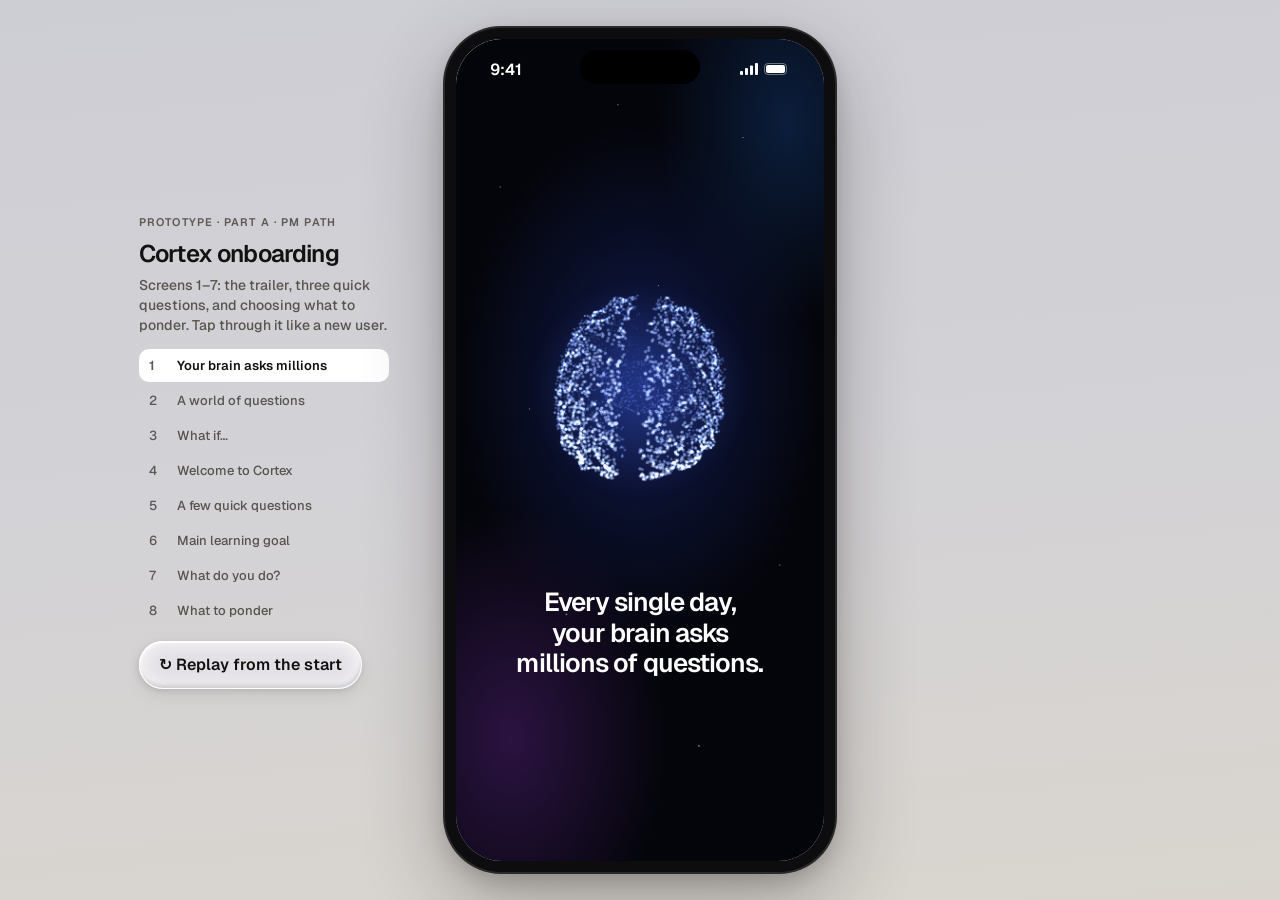
==== prototypes/onboarding-v3/index.html @ f8a59e1f "Add Cortex research, decisions and onboarding prototypes Research on competitors, design system and " ====
<!doctype html>
<html lang="en" class="f-sleek">
<head>
  <meta charset="utf-8">
  <meta name="viewport" content="width=device-width, initial-scale=1">
  <title>Cortex · Onboarding Part A</title>
  <link rel="preconnect" href="https://fonts.googleapis.com">
  <link rel="preconnect" href="https://fonts.gstatic.com" crossorigin>
  <link href="https://fonts.googleapis.com/css2?family=Geist:wght@400..800&family=Inter:opsz,wght@14..32,400..700&display=swap" rel="stylesheet">
  <link rel="stylesheet" href="styles.css">
</head>
<body>
  <div class="page">
    <aside class="side">
      <p class="eyebrow">Prototype · Part A · PM path</p>
      <h2>Cortex onboarding</h2>
      <p>Screens 1–7: the trailer, three quick questions, and choosing what to ponder. Tap through it like a new user.</p>
      <nav class="jump" id="jump" aria-label="Screens"></nav>
      <button class="replay" id="replay">↻ Replay from the start</button>
    </aside>

    <main id="phoneHolder">
      <div class="phone-wrap" id="phoneWrap">
        <div class="phone">
          <div class="island"></div>
          <div class="screen is-dark" id="screen">
            <div class="statusbar"><span>9:41</span><span aria-hidden="true" style="display:flex;gap:6px;align-items:center">
              <svg width="18" height="12" viewBox="0 0 18 12" fill="currentColor"><rect x="0" y="8" width="3" height="4" rx="1"/><rect x="5" y="5" width="3" height="7" rx="1"/><rect x="10" y="2.5" width="3" height="9.5" rx="1"/><rect x="15" y="0" width="3" height="12" rx="1"/></svg>
              <svg width="26" height="12" viewBox="0 0 26 12" fill="none"><rect x=".5" y=".5" width="22" height="11" rx="3.5" stroke="currentColor" opacity=".4"/><rect x="2" y="2" width="19" height="8" rx="2" fill="currentColor"/></svg>
            </span></div>

            <div class="night" id="night"></div>
            <div class="aurora" id="aurora"><i class="a1"></i><i class="a2"></i><i class="a3"></i><i class="a4"></i></div>
            <div class="space" id="space"></div>
            <div class="brain-wrap" id="brainWrap"><div class="brain-halo"></div><canvas id="brain" aria-label="Cortex brain. Touch it."></canvas></div>
            <div class="touch-hint" id="touchHint" style="opacity:0">Touch it</div>
            <div class="scrim" id="scrim"></div>
            <div class="tline" id="tline" aria-live="polite"></div>
            <div class="tsub" id="tsub"></div>
            <div class="tap" id="tap" style="opacity:0">Tap to continue</div>

            <div class="qtop" id="qtop" style="opacity:0;pointer-events:none">
              <button class="back" id="back" aria-label="Back"><svg width="18" height="18" viewBox="0 0 24 24" fill="none" stroke="currentColor" stroke-width="2.4" stroke-linecap="round" stroke-linejoin="round"><path d="M15 5l-7 7 7 7"/></svg></button>
              <div class="bar" aria-hidden="true"><i id="barFill"></i></div>
            </div>
            <div class="callout center hide" id="callout"><div class="txt" id="calloutTxt"></div></div>
            <div class="opts" id="opts" role="radiogroup"></div>
            <div class="ponder" id="ponder"></div>

            <div class="cta hide" id="cta"><button class="btn" id="ctaBtn"><span id="ctaLabel">Continue</span></button></div>
            <canvas id="fx"></canvas>
            <div class="endA" id="endA"></div>
          </div>
        </div>
      </div>
    </main>
    <aside class="side"></aside>
  </div>

  <script src="brain.js"></script>
  <script src="icons.js"></script>
  <script src="app.js"></script>
</body>
</html>
---- prototypes/onboarding-v3/styles.css ----
:root {
  --ink: #141211; --ink-2: #57534F; --ink-3: #5C5854;
  --cobalt-300: #7FA3FF; --cobalt-500: #1F5BE0; --cobalt-700: #1A47B8; --cobalt-900: #0B2A66;
  --title: 'Bricolage Grotesque', ui-sans-serif, system-ui, sans-serif;
  --ui: 'Inter', ui-sans-serif, system-ui, -apple-system, sans-serif;
  --out: cubic-bezier(0.23, 1, 0.32, 1);
  --glide: cubic-bezier(0.32, 0.72, 0, 1);
  --carved: inset 0 0 0 1px #FFFFFF, inset -1px -4px 3.6px rgba(61,61,61,.2), inset 1px 2px 1.2px rgba(255,255,255,.81), inset 0 -2px 4.5px rgba(255,255,255,.78), inset 0 0 20px #FFFFFF, -1px 2px 6px rgba(0,0,0,.1), 0 6px 18px rgba(0,0,0,.07);
}
* { box-sizing: border-box; }
html, body { margin: 0; height: 100%; }
body { font-family: var(--ui); color: var(--ink); -webkit-font-smoothing: antialiased; background: linear-gradient(175deg, #CDCDD4, #D3D2D6 50%, #D9D5CE); overflow: hidden; }
button { font: inherit; color: inherit; cursor: pointer; -webkit-tap-highlight-color: transparent; }
button:focus-visible { outline: 2px solid var(--cobalt-500); outline-offset: 3px; }

/* Page + side panel */
.page { height: 100vh; display: grid; grid-template-columns: 250px auto 250px; gap: 56px; justify-content: center; align-items: center; padding: 24px; }
.side .eyebrow { margin: 0; font-size: 11px; font-weight: 600; letter-spacing: .1em; text-transform: uppercase; color: var(--ink-3); }
.side h2 { font-family: var(--title); font-weight: 600; font-size: 24px; letter-spacing: -.02em; margin: 6px 0; }
.side p { margin: 0 0 14px; font-size: 14px; line-height: 20px; font-weight: 500; color: var(--ink-2); }
.jump { display: grid; gap: 2px; }
.jump button { text-align: left; border: 0; background: transparent; padding: 8px 10px; border-radius: 10px; font-size: 13px; font-weight: 500; color: var(--ink-2); display: flex; gap: 10px; }
.jump button:hover { background: rgba(255,255,255,.55); color: var(--ink); }
.jump button[aria-current="step"] { background: #fff; color: var(--ink); font-weight: 600; }
.jump i { font-style: normal; width: 18px; color: var(--ink-3); }
.replay { margin-top: 14px; height: 48px; padding: 0 20px; border-radius: 999px; border: 0; background: #E4E1E6; box-shadow: var(--carved); font-weight: 600; }
.replay:active { transform: scale(.97); }
@media (max-width: 1100px) { .side { display: none; } .page { grid-template-columns: auto; } }

/* Phone */
#phoneHolder { position: relative; }
.phone-wrap { width: 390px; height: 844px; transform-origin: top left; }
.phone { width: 390px; height: 844px; border-radius: 56px; padding: 11px; background: #0d0d0f; box-shadow: 0 0 0 2px #2a2a2a, 0 30px 80px rgba(20,18,17,.3), 0 8px 20px rgba(20,18,17,.18); position: relative; }
.island { position: absolute; top: 22px; left: 50%; width: 120px; height: 34px; border-radius: 20px; background: #000; transform: translateX(-50%); z-index: 99; }
.screen { position: relative; width: 100%; height: 100%; border-radius: 46px; overflow: hidden; isolation: isolate; background: linear-gradient(180deg, #ECEAEE 0%, #E2E3E7 55%, #DCDCDE 100%); user-select: none; -webkit-user-select: none; }
.screen::before { content: ''; position: absolute; inset: 0; pointer-events: none; background: radial-gradient(60% 40% at 20% 8%, rgba(243,233,227,.9), transparent 70%), radial-gradient(50% 35% at 90% 30%, rgba(243,239,227,.8), transparent 70%), radial-gradient(70% 40% at 50% 100%, rgba(255,216,184,.25), transparent 70%); }
.statusbar { position: absolute; top: 0; left: 0; right: 0; height: 54px; display: flex; justify-content: space-between; align-items: center; padding: 6px 34px 0; font-weight: 600; font-size: 16px; z-index: 98; pointer-events: none; transition: color 1200ms ease-out; }
.screen.is-dark .statusbar { color: #fff; }

/* Night: the dark trailer world */
.night { position: absolute; inset: 0; z-index: 1; pointer-events: none; transition: opacity 1800ms cubic-bezier(.4,0,.2,1);
  background: radial-gradient(70% 45% at 50% 42%, #10194A 0%, rgba(16,25,74,0) 70%), radial-gradient(60% 40% at 15% 85%, rgba(76,30,110,.55), transparent 70%), radial-gradient(50% 35% at 90% 10%, rgba(20,60,120,.45), transparent 70%), #04050B; }
.night::after { content: ''; position: absolute; inset: 0; opacity: .55; background-image: radial-gradient(1px 1px at 12% 18%, #fff, transparent), radial-gradient(1px 1px at 78% 12%, #fff, transparent), radial-gradient(1.5px 1.5px at 30% 70%, #cfe0ff, transparent), radial-gradient(1px 1px at 88% 64%, #fff, transparent), radial-gradient(1px 1px at 55% 30%, #cfe0ff, transparent), radial-gradient(1px 1px at 20% 45%, #fff, transparent), radial-gradient(1.5px 1.5px at 66% 86%, #fff, transparent), radial-gradient(1px 1px at 44% 8%, #fff, transparent); }

/* Orb space */
.space { position: absolute; inset: 0; z-index: 2; transition: opacity 700ms ease-out; perspective: 640px; perspective-origin: 50% 46%; pointer-events: none; overflow: hidden; }
.space .t { position: absolute; left: 50%; top: 46%; will-change: transform, opacity; }
.space img { display: block; width: 168px; height: 168px; margin: -84px 0 0 -84px; mix-blend-mode: screen; -webkit-mask-image: radial-gradient(circle, #000 60%, transparent 70%); mask-image: radial-gradient(circle, #000 60%, transparent 70%); }
.space .pill { display: block; white-space: nowrap; transform: translate(-50%, -50%); padding: 10px 16px; border-radius: 999px; font-size: 15px; font-weight: 600; color: #fff; background: rgba(255,255,255,.1); box-shadow: inset 0 0 0 1px rgba(255,255,255,.22), 0 8px 24px rgba(0,0,0,.4); -webkit-backdrop-filter: blur(10px); backdrop-filter: blur(10px); }

/* Brain actor */
.brain-wrap { position: absolute; left: 0; top: 0; width: 320px; height: 320px; z-index: 4; transition: transform 1000ms var(--glide), opacity 700ms ease-out; will-change: transform; }
.brain-wrap.zoom { transition: transform 1900ms cubic-bezier(.55,0,.75,.2), opacity 1500ms cubic-bezier(.6,0,.9,.4); }
.brain-wrap.snap { transition: none; }
#brain { width: 320px; height: 320px; display: block; touch-action: none; cursor: grab; }
.brain-halo { position: absolute; inset: 14%; border-radius: 50%; background: radial-gradient(circle, rgba(70,110,255,.35), transparent 68%); filter: blur(10px); opacity: 0; transition: opacity 1400ms ease-out; pointer-events: none; }
.screen.is-dark .brain-halo { opacity: 1; }
.touch-hint { position: absolute; left: 0; right: 0; text-align: center; z-index: 6; font-size: 13px; font-weight: 600; color: rgba(255,255,255,.75); transition: opacity 500ms ease-out; pointer-events: none; }

/* FX particles */
#fx { position: absolute; inset: 0; z-index: 30; pointer-events: none; width: 100%; height: 100%; }

/* Trailer lines */
.tline { position: absolute; left: 30px; right: 30px; z-index: 8; text-align: center; font-family: var(--title); font-weight: var(--tw); font-size: calc(26px * var(--tk)); line-height: 1.18; letter-spacing: var(--tls); text-wrap: balance; color: #fff; transition: color 1400ms ease-out, top 900ms var(--glide); pointer-events: none; }
.tline .w { display: inline-block; opacity: 0; filter: blur(10px); transform: translateY(8px); transition: opacity 700ms ease-out, filter 700ms ease-out, transform 800ms var(--out); }
.tline .w.on { opacity: 1; filter: blur(0); transform: none; }
.tline.out .w { opacity: 0; filter: blur(10px); transform: translateY(-6px); transition-duration: 380ms; }
.screen:not(.is-dark) .tline { color: var(--ink); }
.tsub { position: absolute; left: 36px; right: 36px; z-index: 8; text-align: center; font-size: 15.5px; line-height: 22px; font-weight: 500; color: var(--ink-2); opacity: 0; transform: translateY(10px); transition: opacity 700ms ease-out, transform 800ms var(--out); pointer-events: none; text-wrap: balance; }
.tsub.on { opacity: 1; transform: none; }
.scrim { position: absolute; left: 0; right: 0; bottom: 0; height: 340px; z-index: 7; pointer-events: none; background: linear-gradient(0deg, rgba(4,5,11,.92) 35%, rgba(4,5,11,0)); transition: opacity 1200ms; }
.skip { position: absolute; top: 58px; right: 18px; z-index: 40; height: 40px; padding: 0 16px; border-radius: 999px; border: 0; background: rgba(255,255,255,.12); color: #fff; font-size: 14px; font-weight: 600; box-shadow: inset 0 0 0 1px rgba(255,255,255,.2); transition: opacity 400ms; }
.tap { position: absolute; left: 0; right: 0; bottom: 40px; z-index: 9; text-align: center; font-size: 13px; font-weight: 600; color: rgba(255,255,255,.7); transition: opacity 500ms; pointer-events: none; }

/* Question chrome */
.qtop { position: absolute; top: 60px; left: 18px; right: 18px; height: 44px; z-index: 20; display: flex; align-items: center; gap: 14px; transition: opacity 500ms ease-out; }
.back { width: 44px; height: 44px; border-radius: 50%; border: 0; background: #E9E7EC; box-shadow: var(--carved); display: grid; place-items: center; flex-shrink: 0; transition: transform 160ms var(--out); }
.back:active { transform: scale(.93); }
.bar { flex: 1; height: 8px; border-radius: 4px; background: rgba(20,18,17,.09); overflow: hidden; }
.bar i { display: block; height: 100%; width: 0; border-radius: 4px; background: linear-gradient(90deg, #1A47B8, #1F5BE0 60%, #7FA3FF); transition: width 900ms var(--out); box-shadow: 0 0 10px rgba(31,91,224,.5); }

/* Callout: one element that travels from centre to the top */
.callout { position: absolute; z-index: 12; transition: top 900ms var(--glide), left 900ms var(--glide), right 900ms var(--glide), padding 900ms var(--glide), background-color 600ms ease-out, box-shadow 600ms ease-out, border-radius 900ms var(--glide); pointer-events: none; }
.callout .txt { font-family: var(--title); font-weight: var(--tw); letter-spacing: var(--tls); transition: font-size 900ms var(--glide), line-height 900ms var(--glide); text-wrap: balance; }
.callout.center { top: 500px; left: 28px; right: 28px; padding: 0; background: transparent; text-align: center; border-radius: 0; }
.callout.center .txt { font-size: calc(23px * var(--tk)); line-height: 1.2; }
.callout.top { top: 118px; left: 122px; right: 18px; padding: 13px 15px; background: #fff; border-radius: 20px 20px 20px 6px; box-shadow: 0 1px 2px rgba(20,18,17,.05), 0 10px 26px rgba(20,18,17,.08); text-align: left; }
.callout.top .txt { font-size: calc(17.5px * var(--tk)); line-height: 1.25; }
.callout.hide { opacity: 0; }
.callout .swap { display: inline-block; animation: swapIn 620ms var(--out) both; }
@keyframes swapIn { from { opacity: 0; filter: blur(8px); transform: translateY(6px); } to { opacity: 1; filter: blur(0); transform: none; } }

/* Options */
.opts { position: absolute; left: 18px; right: 18px; top: 236px; z-index: 10; display: flex; flex-direction: column; gap: 10px; }
.opts.grid { flex-direction: row; flex-wrap: wrap; }
.opts.grid .opt { width: calc(50% - 5px); }
.opt { min-height: 64px; padding: 0 18px 0 12px; border-radius: 22px; border: 0; background: #EEECF0; box-shadow: var(--carved); display: flex; align-items: center; gap: 14px; text-align: left; font-size: 15.5px; font-weight: 550; letter-spacing: -.005em; transition: transform 200ms var(--out), background-color 220ms ease-out, color 220ms ease-out, box-shadow 220ms ease-out, opacity 400ms ease-out; animation: optIn 560ms var(--out) both; }
.opts.grid .opt { min-height: 60px; font-size: 14.5px; gap: 10px; padding: 0 12px 0 10px; border-radius: 20px; }
.opt .ic { width: 44px; height: 44px; border-radius: 13px; background: #fff; display: grid; place-items: center; flex-shrink: 0; box-shadow: inset 0 0 0 1px rgba(255,255,255,.9), 0 2px 6px rgba(20,18,17,.09); transition: transform 300ms var(--out); }
.opt[aria-pressed="true"] .ic { transform: scale(1.06) rotate(-4deg); }
.opts.grid .opt .ic { width: 38px; height: 38px; border-radius: 12px; }
.opt:active { transform: scale(.975); }
.opt[aria-pressed="true"] { background: var(--cobalt-500); color: #fff; box-shadow: inset 0 0 0 1px rgba(255,255,255,.35), inset 0 -4px 10px rgba(255,255,255,.18), 0 10px 24px rgba(31,91,224,.3); }

.opt.flare { animation: flare 520ms var(--out); }
@keyframes flare { 0% { filter: brightness(1); } 35% { filter: brightness(1.45) saturate(1.2); transform: scale(1.02); } 100% { filter: brightness(1); transform: none; } }
@keyframes optIn { from { opacity: 0; transform: translateY(16px); } to { opacity: 1; transform: none; } }
.opts.leave .opt { animation: optOut 320ms ease-in both; }
@keyframes optOut { to { opacity: 0; transform: translateY(-10px); filter: blur(4px); } }

/* CTA: flat when nothing is picked, lit + glowing once you pick */
.cta { position: absolute; left: 18px; right: 18px; bottom: 32px; z-index: 20; transition: opacity 500ms ease-out, transform 600ms var(--out); }
.cta.hide { opacity: 0; transform: translateY(20px); pointer-events: none; }
.btn { height: 58px; width: 100%; border: 0; border-radius: 999px; font-family: var(--btnf); font-weight: 600; font-size: 16px; letter-spacing: -.01em; position: relative;
  color: #fff; background: linear-gradient(180deg, #0B2A66 0%, #1F5BE0 55%, #8FB0FF 100%);
  box-shadow: inset 0 0 0 1.6px rgba(255,255,255,.55), inset 0 -6px 13px rgba(255,255,255,.35), inset 0 2px 1.2px rgba(255,255,255,.45), 0 10px 26px rgba(31,91,224,.38);
  transition: transform 160ms var(--out), color 300ms, box-shadow 400ms ease-out; }
.btn::before { content: ''; position: absolute; inset: 0; border-radius: inherit; background: #D6D5DB; box-shadow: inset 0 0 0 1px rgba(255,255,255,.7), inset 0 -3px 6px rgba(20,18,17,.05); opacity: 0; transition: opacity 350ms ease-out; }
.btn span { position: relative; }
.btn:active { transform: scale(.965); }
.btn:disabled { cursor: default; color: #57534F; box-shadow: none; }
.btn:disabled::before { opacity: 1; }
.btn:disabled:active { transform: none; }
.btn.glow { animation: glow 2.4s ease-in-out infinite; }
@keyframes glow { 0%, 100% { box-shadow: inset 0 0 0 1.6px rgba(255,255,255,.55), inset 0 -6px 13px rgba(255,255,255,.35), 0 10px 26px rgba(31,91,224,.38); } 50% { box-shadow: inset 0 0 0 1.6px rgba(255,255,255,.7), inset 0 -6px 13px rgba(255,255,255,.45), 0 12px 40px rgba(31,91,224,.6), 0 0 0 6px rgba(31,91,224,.12); } }
.cta.on-dark .btn { box-shadow: inset 0 0 0 1.6px rgba(255,255,255,.55), inset 0 -6px 13px rgba(255,255,255,.35), 0 0 40px rgba(80,120,255,.55); }

/* Pondering orbs */
.ponder { position: absolute; inset: 0; z-index: 10; pointer-events: none; }
.key { position: absolute; left: 44px; right: 44px; top: 400px; text-align: center; font-family: var(--title); font-weight: var(--tw); font-size: calc(21px * var(--tk)); line-height: 1.2; letter-spacing: var(--tls); text-wrap: balance; transition: opacity 500ms ease-out, filter 500ms; }
.porb { position: absolute; border-radius: 50%; border: 0; padding: 0 20px; display: grid; place-items: center; text-align: center; pointer-events: auto; color: var(--ink);
  font-size: 13.5px; line-height: 18px; font-weight: 600; text-wrap: balance;
  background: radial-gradient(circle at 32% 24%, rgba(255,255,255,.96) 0%, rgba(255,255,255,.55) 34%, rgba(255,255,255,.22) 62%, rgba(255,255,255,.4) 100%);
  box-shadow: inset 0 0 0 1.5px rgba(255,255,255,.95), inset 0 -14px 26px rgba(20,18,17,.05), inset 10px 14px 24px rgba(255,255,255,.7), 0 18px 40px rgba(20,18,17,.13), 0 2px 6px rgba(20,18,17,.06);
  -webkit-backdrop-filter: blur(14px) saturate(1.5); backdrop-filter: blur(14px) saturate(1.5);
  transform: translate(-50%, -50%) scale(0); opacity: 0; isolation: isolate; overflow: hidden;
  transition: transform 900ms var(--glide), opacity 500ms ease-out, box-shadow 300ms; }
.porb::before { content: ''; position: absolute; inset: -30%; z-index: -1; border-radius: 50%; opacity: .55; filter: blur(14px);
  background: conic-gradient(from var(--a, 0deg), var(--t1), transparent 30%, var(--t2) 55%, transparent 80%, var(--t1)); animation: swirl 9s linear infinite; }
.porb::after { content: ''; position: absolute; inset: 0; border-radius: 50%; z-index: -1; background: radial-gradient(circle at 30% 22%, rgba(255,255,255,.95), transparent 30%); }
@property --a { syntax: '<angle>'; inherits: false; initial-value: 0deg; }
@keyframes swirl { to { --a: 360deg; } }
.porb.in { transform: translate(-50%, -50%) scale(1); opacity: 1; animation: bob 6s ease-in-out infinite; }
.porb.in:hover { box-shadow: inset 0 0 0 2px rgba(255,255,255,1), inset 10px 14px 24px rgba(255,255,255,.7), 0 22px 46px rgba(31,91,224,.22), 0 0 0 6px rgba(31,91,224,.1); }
@keyframes bob { 0%, 100% { translate: 0 0; } 50% { translate: 0 -10px; } }
.porb.gone { opacity: 0; transform: translate(-50%, -50%) scale(.6); }
.porb.dive { z-index: 50; animation: none; transform: translate(-50%, -50%) scale(7.5); transition: transform 1100ms cubic-bezier(.6,0,.2,1), left 1100ms cubic-bezier(.6,0,.2,1), top 1100ms cubic-bezier(.6,0,.2,1); }
.porb.dive span { opacity: 0; transition: opacity 250ms; }

/* Part A ending card */
.endA { position: absolute; inset: 0; z-index: 60; padding: 110px 24px 40px; display: flex; flex-direction: column; opacity: 0; pointer-events: none; transition: opacity 600ms ease-out; background: linear-gradient(180deg, #F4F2F6, #ECEAEE); }
.endA.on { opacity: 1; pointer-events: auto; }
.endA .eb { font-size: 12px; font-weight: 600; letter-spacing: .1em; text-transform: uppercase; color: var(--cobalt-700); }
.endA h1 { margin: 8px 0 0; font-family: var(--title); font-weight: var(--tw); font-size: calc(26px * var(--tk)); line-height: 1.15; letter-spacing: var(--tls); }
.endA .note { margin-top: auto; background: #fff; border-radius: 24px; padding: 18px; font-size: 15px; line-height: 21px; font-weight: 500; color: var(--ink-2); box-shadow: 0 10px 26px rgba(20,18,17,.07); }
.endA .note b { color: var(--ink); }

@media (prefers-reduced-motion: reduce) { *, *::before, *::after { animation-duration: 1ms !important; transition-duration: 1ms !important; } }
.still *, .still *::before, .still *::after { animation: none !important; transition: none !important; }

/* ---------- Font pairings (picker) ---------- */
:root, .f-sleek { --title: 'Geist', ui-sans-serif, system-ui, sans-serif; --ui: 'Geist', ui-sans-serif, system-ui, sans-serif; --btnf: 'Geist', ui-sans-serif, system-ui, sans-serif; --tw: 600; --tls: -0.035em; --tk: 1; }
.f-editorial { --title: 'Instrument Serif', ui-serif, Georgia, serif; --ui: 'Inter', ui-sans-serif, system-ui, sans-serif; --btnf: 'Inter', ui-sans-serif, system-ui, sans-serif; --tw: 400; --tls: -0.01em; --tk: 1.24; }
.f-soft { --title: 'Fraunces', ui-serif, Georgia, serif; --ui: 'Inter', ui-sans-serif, system-ui, sans-serif; --btnf: 'Inter', ui-sans-serif, system-ui, sans-serif; --tw: 500; --tls: -0.02em; --tk: 1.04; }
.f-soft .tline, .f-soft .callout .txt, .f-soft .key, .f-soft .endA h1 { font-variation-settings: 'SOFT' 100, 'opsz' 72; }
.screen, .side { font-family: var(--ui); }
.side h2 { font-family: var(--title); font-weight: var(--tw); letter-spacing: var(--tls); }

/* ---------- Welcome aurora: light, but alive ---------- */
.aurora { position: absolute; inset: 0; z-index: 1; pointer-events: none; opacity: 0; transition: opacity 1600ms ease-out; overflow: hidden; }
.aurora.on { opacity: 1; }
.aurora i { position: absolute; border-radius: 50%; filter: blur(46px); opacity: .75; animation: drift 14s ease-in-out infinite alternate; }
.aurora .a1 { width: 300px; height: 300px; left: -70px; top: 150px; background: #B9A7FF; }
.aurora .a2 { width: 280px; height: 280px; right: -80px; top: 90px; background: #8FB4FF; animation-delay: -4s; }
.aurora .a3 { width: 240px; height: 240px; left: 70px; top: 330px; background: #FFC7B3; opacity: .6; animation-delay: -8s; }
.aurora .a4 { width: 220px; height: 220px; right: -40px; top: 380px; background: #A9E8D6; opacity: .55; animation-delay: -11s; }
.aurora::after { content: ''; position: absolute; left: 0; right: 0; bottom: 0; height: 330px; background: linear-gradient(0deg, #E1E1E5 30%, rgba(225,225,229,0)); }
@keyframes drift { 0% { transform: translate(0, 0) scale(1); } 50% { transform: translate(24px, -18px) scale(1.08); } 100% { transform: translate(-18px, 22px) scale(.96); } }

/* ---------- Picker (verbatim spec) ---------- */
.proto-picker { position: fixed; bottom: 24px; left: 50%; transform: translateX(-50%); z-index: 2147483647; display: flex; align-items: center; gap: 2px; padding: 4px; border-radius: 999px; background: rgba(10, 10, 10, 0.82); -webkit-backdrop-filter: blur(12px) saturate(1.4); backdrop-filter: blur(12px) saturate(1.4); box-shadow: 0 0 0 1px rgba(255, 255, 255, 0.08) inset, 0 8px 24px rgba(0, 0, 0, 0.24), 0 2px 6px rgba(0, 0, 0, 0.12); font-family: -apple-system, BlinkMacSystemFont, "Segoe UI", sans-serif; font-size: 13px; line-height: 1; -webkit-font-smoothing: antialiased; user-select: none; -webkit-user-select: none; }
.proto-picker-highlight { position: absolute; top: 4px; left: 0; height: 28px; border-radius: 999px; background: rgba(255, 255, 255, 0.12); will-change: transform; }
.proto-picker[data-ready] .proto-picker-highlight { transition: transform 250ms cubic-bezier(0.23, 1, 0.32, 1), width 250ms cubic-bezier(0.23, 1, 0.32, 1); }
@media (prefers-reduced-motion: reduce) { .proto-picker[data-ready] .proto-picker-highlight { transition: none; } }
.proto-picker-item { position: relative; display: flex; align-items: center; height: 28px; padding: 0 12px; border: 0; border-radius: 999px; background: transparent; color: rgba(255, 255, 255, 0.55); font: inherit; cursor: pointer; transition: color 150ms ease-out; }
.proto-picker-item:hover { color: rgba(255, 255, 255, 0.85); }
.proto-picker-item:active { transform: scale(0.97); }
.proto-picker-item:focus-visible { outline: 2px solid rgba(255, 255, 255, 0.4); outline-offset: 2px; }
.proto-picker-item[data-active] { color: #fff; }
.proto-picker[data-position="top"] { bottom: auto; top: 24px; }
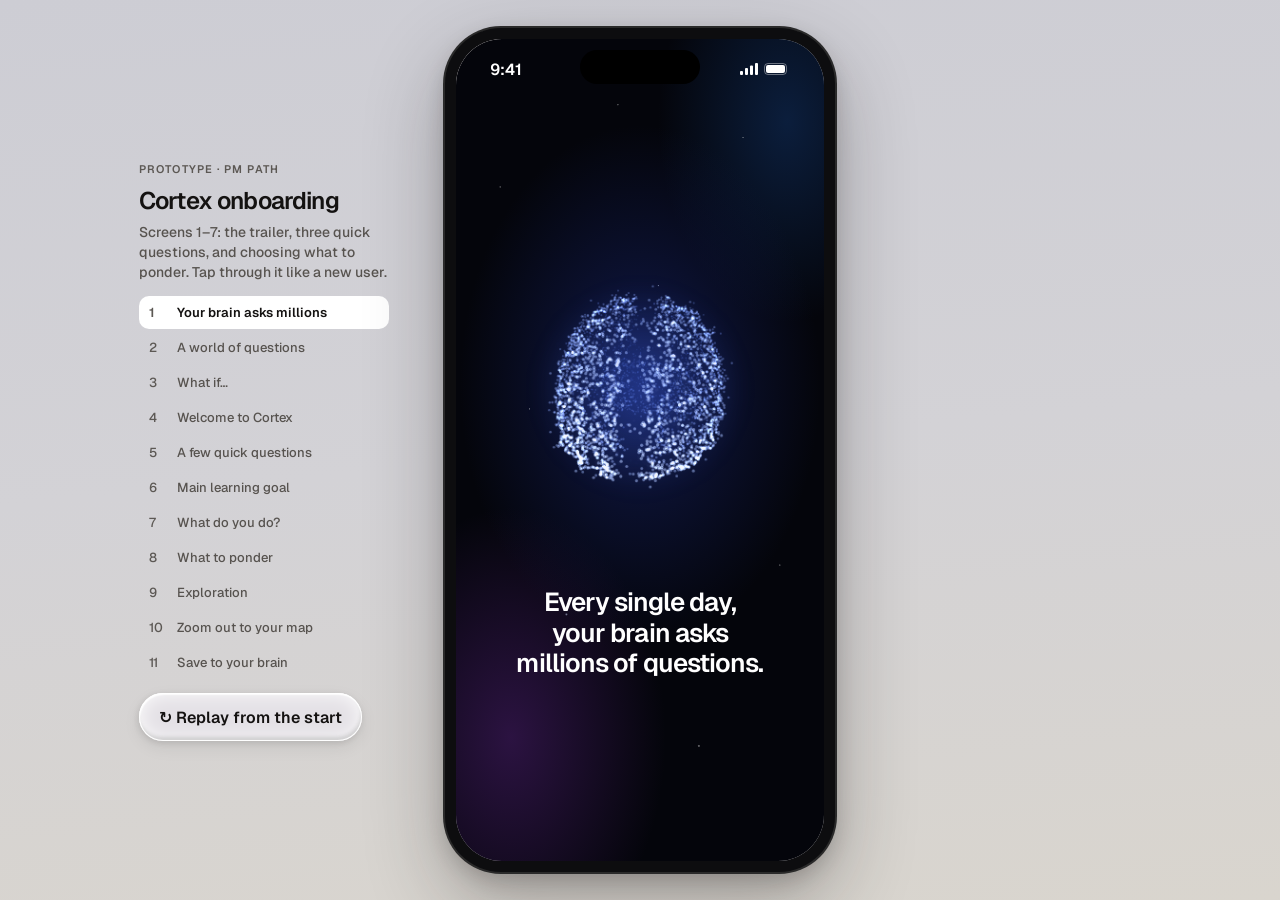
==== commit 5ccdb6a8: "Combine the onboarding into one flow Rename partb/ to explore/, drop the Part A / Part B labels, and" ====
--- a/prototypes/onboarding-v3/index.html
+++ b/prototypes/onboarding-v3/index.html
@@ -3,7 +3,7 @@
 <head>
   <meta charset="utf-8">
   <meta name="viewport" content="width=device-width, initial-scale=1">
-  <title>Cortex · Onboarding Part A</title>
+  <title>Cortex · Onboarding</title>
   <link rel="preconnect" href="https://fonts.googleapis.com">
   <link rel="preconnect" href="https://fonts.gstatic.com" crossorigin>
   <link href="https://fonts.googleapis.com/css2?family=Geist:wght@400..800&family=Inter:opsz,wght@14..32,400..700&display=swap" rel="stylesheet">
@@ -12,7 +12,7 @@
 <body>
   <div class="page">
     <aside class="side">
-      <p class="eyebrow">Prototype · Part A · PM path</p>
+      <p class="eyebrow">Prototype · PM path</p>
       <h2>Cortex onboarding</h2>
       <p>Screens 1–7: the trailer, three quick questions, and choosing what to ponder. Tap through it like a new user.</p>
       <nav class="jump" id="jump" aria-label="Screens"></nav>
--- a/prototypes/onboarding-v3/styles.css
+++ b/prototypes/onboarding-v3/styles.css
@@ -147,7 +147,7 @@
 .porb.dive { z-index: 50; animation: none; transform: translate(-50%, -50%) scale(7.5); transition: transform 1100ms cubic-bezier(.6,0,.2,1), left 1100ms cubic-bezier(.6,0,.2,1), top 1100ms cubic-bezier(.6,0,.2,1); }
 .porb.dive span { opacity: 0; transition: opacity 250ms; }
 
-/* Part A ending card */
+/* Ending card (when a non-prototyped orb is picked) */
 .endA { position: absolute; inset: 0; z-index: 60; padding: 110px 24px 40px; display: flex; flex-direction: column; opacity: 0; pointer-events: none; transition: opacity 600ms ease-out; background: linear-gradient(180deg, #F4F2F6, #ECEAEE); }
 .endA.on { opacity: 1; pointer-events: auto; }
 .endA .eb { font-size: 12px; font-weight: 600; letter-spacing: .1em; text-transform: uppercase; color: var(--cobalt-700); }
